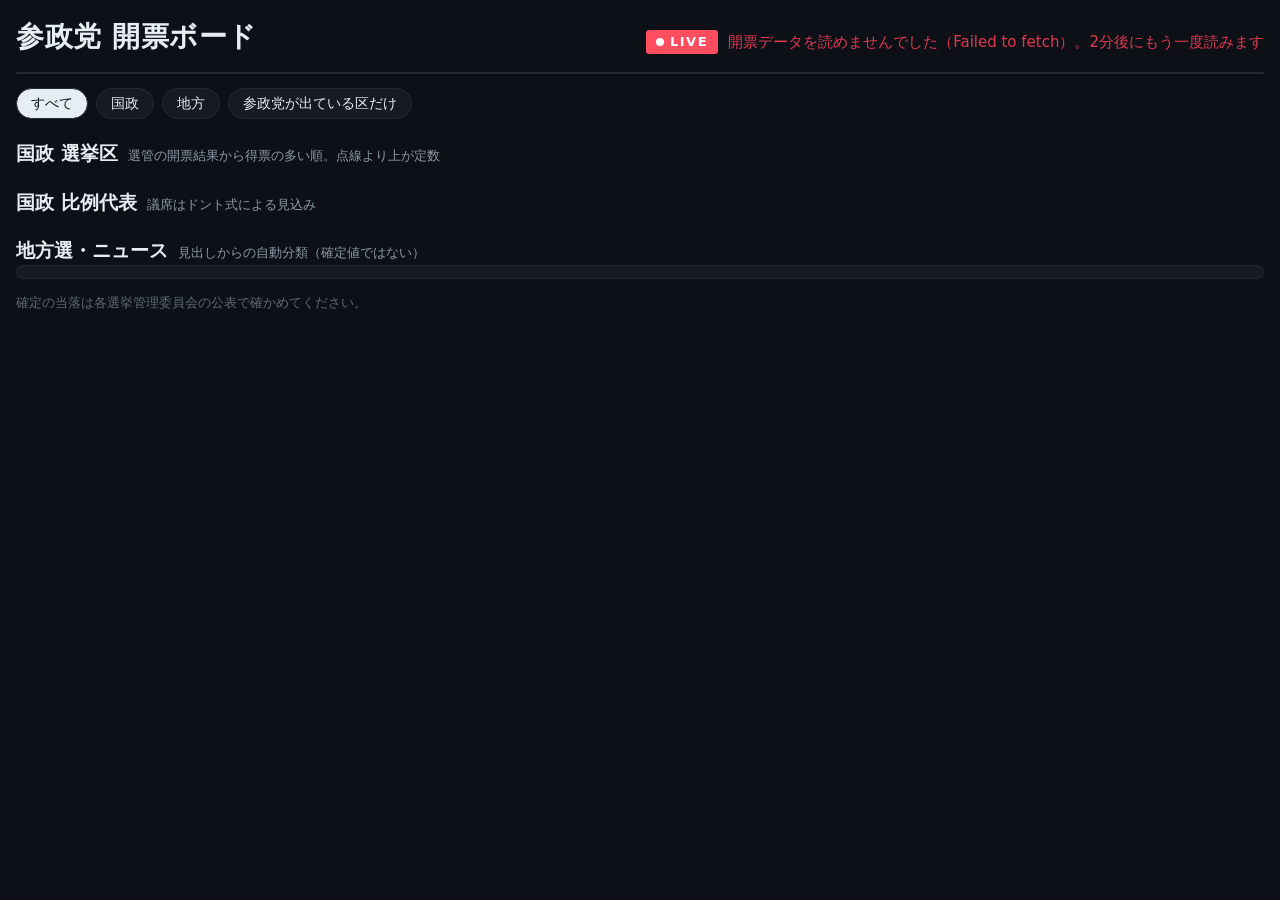
==== elections/index.html @ 0b09d0cf "参政党 開票ボード（elections/）とヘッダーの開票ライブ速報を追加 選挙区ごとの候補者を得票順に並べ、比例はドント式の見込み議席、地方は見出しの当落分類を出す。 data ブランチを書き換える" ====
<!DOCTYPE html>
<html lang="ja">
<head>
<meta charset="UTF-8">
<meta name="viewport" content="width=device-width, initial-scale=1">
<title>参政党 開票ボード</title>
<link rel="icon" href="data:,">
<style>
  /* メイン画面（css/styles.css）と同じ暗色・大きめの文字。開票の夜にモニターで眺める前提。 */
  :root {
    --bg: #0d1117;
    --panel: #161b22;
    --edge: #232a34;
    --text: #e6edf3;
    --dim: #8b98a5;
    --faint: #5d6874;
    --party: #ff9a3d;
    --party-soft: rgba(255, 154, 61, 0.14);
    --bar: #4a5562;
    --win: #e0394f;
    --live: #ff4d60;
    --gap: 14px;
  }
  * { box-sizing: border-box; }
  body {
    margin: 0; background: var(--bg); color: var(--text);
    font-family: "Hiragino Kaku Gothic ProN", "Yu Gothic", "Noto Sans JP", system-ui, sans-serif;
    font-size: 17px; line-height: 1.5;
  }
  .wrap { max-width: 1600px; margin: 0 auto; padding: 16px max(16px, env(safe-area-inset-right, 0px)) 40px max(16px, env(safe-area-inset-left, 0px)); display: grid; gap: var(--gap); }
  .num, .mono { font-variant-numeric: tabular-nums; }

  header { display: flex; flex-wrap: wrap; justify-content: space-between; align-items: baseline; gap: 10px; }
  h1 { margin: 0; font-size: 28px; letter-spacing: .02em; }
  .meta { color: var(--dim); font-size: 15px; display: flex; align-items: center; gap: 10px; flex-wrap: wrap; }
  .live { display: inline-flex; align-items: center; gap: 6px; background: var(--live); color: #fff; font-weight: 700; font-size: 13px; letter-spacing: .12em; padding: 2px 10px; border-radius: 3px; }
  .live::before { content: ""; width: 8px; height: 8px; border-radius: 50%; background: #fff; animation: blink 1.4s infinite; }
  @keyframes blink { 50% { opacity: .25; } }
  @media (prefers-reduced-motion: reduce) { .live::before { animation: none; } }
  .error { color: var(--win); }
  a { color: inherit; }

  .tally { display: grid; grid-template-columns: repeat(auto-fit, minmax(200px, 1fr)); gap: 1px; background: var(--edge); border: 1px solid var(--edge); border-radius: 10px; overflow: hidden; }
  .tally > div { background: var(--panel); padding: 12px 16px; display: grid; gap: 2px; }
  .tally .lab { font-size: 13px; color: var(--dim); }
  .tally .big { font-size: 32px; font-weight: 700; line-height: 1.1; }
  .tally .big b { color: var(--party); }
  .tally .big small { font-size: 15px; color: var(--dim); font-weight: 400; margin-left: 4px; }
  .tally .sub { font-size: 13px; color: var(--dim); }

  .filters { display: flex; gap: 8px; flex-wrap: wrap; }
  .filters button { font: inherit; font-size: 14px; padding: 4px 14px; border-radius: 999px; cursor: pointer; border: 1px solid var(--edge); background: var(--panel); color: var(--text); }
  .filters button[aria-pressed="true"] { background: var(--text); color: var(--bg); }
  .filters button:focus-visible { outline: 2px solid var(--party); outline-offset: 2px; }

  h2 { margin: 6px 0 0; font-size: 19px; display: flex; gap: 10px; align-items: baseline; flex-wrap: wrap; }
  h2 span { font-size: 13px; color: var(--dim); font-weight: 400; }
  .empty { color: var(--faint); font-size: 15px; padding: 6px 0; }

  .grid { display: grid; grid-template-columns: repeat(auto-fill, minmax(340px, 1fr)); gap: var(--gap); }
  @media (max-width: 420px) { .grid { grid-template-columns: 1fr; } }
  .card { background: var(--panel); border: 1px solid var(--edge); border-radius: 10px; padding: 12px 14px; display: grid; gap: 8px; min-width: 0; }
  .card-head { display: flex; justify-content: space-between; gap: 8px; align-items: start; }
  .card-head h3 { margin: 0; font-size: 17px; }
  .card-head .rate { font-size: 13px; color: var(--dim); }
  .card-head .seats { font-size: 13px; color: var(--dim); white-space: nowrap; }
  .progress { height: 4px; background: var(--edge); border-radius: 2px; overflow: hidden; }
  .progress i { display: block; height: 100%; background: var(--text); }
  ol.cands { list-style: none; margin: 0; padding: 0; display: grid; gap: 5px; }
  .cand { display: grid; grid-template-columns: 24px minmax(0, 1fr) auto; gap: 3px 8px; align-items: center; padding: 3px 6px; border-radius: 4px; }
  .cand.is-party { background: var(--party-soft); }
  .rank { font-size: 13px; color: var(--dim); text-align: right; }
  .who { display: flex; flex-wrap: wrap; gap: 6px; align-items: center; min-width: 0; }
  .who b { font-weight: 700; }
  .pty { font-size: 12px; color: var(--dim); }
  .is-party .pty { color: var(--party); font-weight: 700; }
  .badge { font-size: 12px; font-weight: 700; padding: 0 6px; border-radius: 3px; background: var(--win); color: #fff; }
  .badge.out { background: transparent; color: var(--faint); border: 1px solid var(--edge); font-weight: 400; }
  .votes { text-align: right; font-size: 15px; }
  .votes small { display: block; font-size: 12px; color: var(--dim); }
  .bar { grid-column: 2 / 4; height: 6px; background: var(--edge); border-radius: 3px; overflow: hidden; }
  .bar i { display: block; height: 100%; background: var(--bar); }
  .is-party .bar i { background: var(--party); }
  .cutline { border-top: 1px dashed var(--faint); font-size: 11px; color: var(--faint); text-align: right; line-height: 1.3; }
  .src { font-size: 12px; color: var(--faint); }

  .prop { background: var(--panel); border: 1px solid var(--edge); border-radius: 10px; padding: 12px 14px; display: grid; gap: 8px; min-width: 0; }
  .tbl { overflow-x: auto; }
  table { width: 100%; border-collapse: collapse; font-size: 15px; min-width: 480px; }
  th, td { padding: 6px 8px; border-bottom: 1px solid var(--edge); text-align: right; }
  th:first-child, td:first-child { text-align: left; }
  th { font-size: 13px; color: var(--dim); font-weight: 400; }
  tr.is-party td { background: var(--party-soft); }
  tr.is-party td:first-child { color: var(--party); font-weight: 700; }
  .dots { display: inline-flex; gap: 3px; flex-wrap: wrap; vertical-align: middle; }
  td.dots-cell { width: 34%; text-align: left; }
  .dots i { flex: 0 0 10px; width: 10px; height: 10px; border-radius: 2px; background: var(--bar); }
  tr.is-party .dots i { background: var(--party); }

  .news { background: var(--panel); border: 1px solid var(--edge); border-radius: 10px; padding: 6px 14px; }
  .news ul { list-style: none; margin: 0; padding: 0; }
  .news li { display: grid; grid-template-columns: auto auto minmax(0, 1fr) auto; gap: 8px; align-items: baseline; padding: 7px 0; border-bottom: 1px solid var(--edge); }
  .news li:last-child { border-bottom: 0; }
  .chip { font-size: 12px; padding: 0 6px; border-radius: 3px; border: 1px solid var(--edge); color: var(--dim); white-space: nowrap; }
  .chip.win { background: var(--win); border-color: var(--win); color: #fff; font-weight: 700; }
  .chip.loss { color: var(--faint); }
  .chip.new { border-color: var(--party); color: var(--party); margin-right: 8px; }
  .news a { text-decoration: none; min-width: 0; overflow-wrap: anywhere; }
  .news a:hover { text-decoration: underline; }
  .when { font-size: 13px; color: var(--faint); white-space: nowrap; }
  footer { font-size: 13px; color: var(--faint); }
  @media (max-width: 560px) { .news li { grid-template-columns: auto minmax(0, 1fr); } .news .when, .news .level { display: none; } }
</style>
</head>
<body>
<div class="wrap">
  <header>
    <h1>参政党 開票ボード</h1>
    <div class="meta" aria-live="polite">
      <span id="live" class="live" hidden>LIVE</span>
      <span id="updated">読み込み中</span>
    </div>
  </header>

  <section id="tally" class="tally" aria-label="参政党の当落集計"></section>

  <div class="filters" role="group" aria-label="表示の絞り込み">
    <button type="button" id="f-all" data-f="all" aria-pressed="true">すべて</button>
    <button type="button" id="f-nat" data-f="nat" aria-pressed="false">国政</button>
    <button type="button" id="f-local" data-f="local" aria-pressed="false">地方</button>
    <button type="button" id="f-mine" data-f="mine" aria-pressed="false">参政党が出ている区だけ</button>
  </div>

  <section data-scope="nat">
    <h2>国政 選挙区 <span>選管の開票結果から得票の多い順。点線より上が定数</span></h2>
    <div id="districts" class="grid"></div>
  </section>

  <section data-scope="nat">
    <h2>国政 比例代表 <span>議席はドント式による見込み</span></h2>
    <div id="proportional" class="grid"></div>
  </section>

  <section data-scope="local">
    <h2>地方選・ニュース <span>見出しからの自動分類（確定値ではない）</span></h2>
    <div class="news"><ul id="news"></ul></div>
  </section>

  <footer id="footer">確定の当落は各選挙管理委員会の公表で確かめてください。</footer>
</div>
<script type="module" src="elections.js?v=20261109-elections"></script>
</body>
</html>
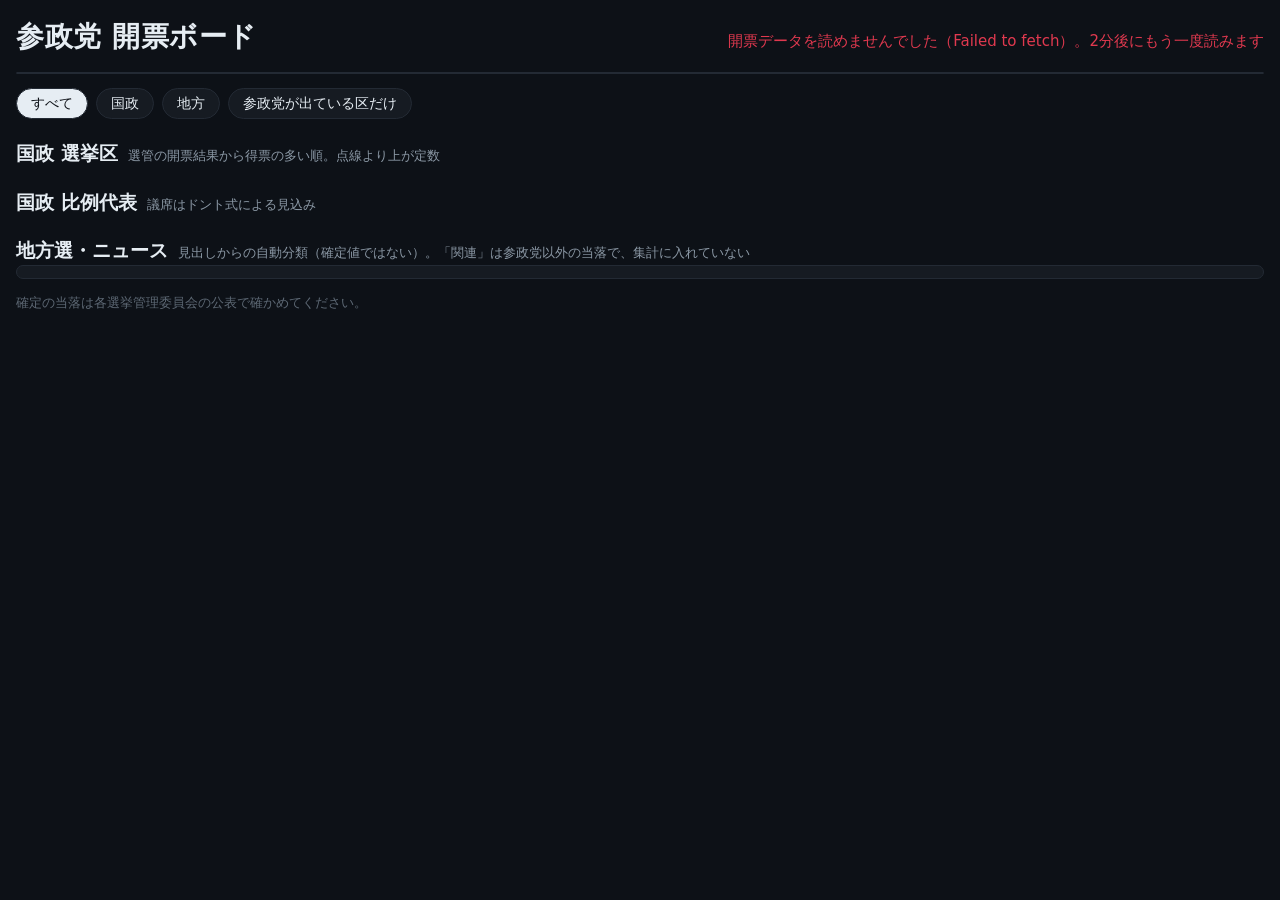
==== commit 5d63634c: "開票ボード：関連記事を区別し、ライブ外で LIVE 表示が出る不具合を直す Co-Authored-By: Claude Opus 5.5 <noreply@anthropic.com> Claude" ====
--- a/elections/index.html
+++ b/elections/index.html
@@ -35,6 +35,7 @@
   .meta { color: var(--dim); font-size: 15px; display: flex; align-items: center; gap: 10px; flex-wrap: wrap; }
   .live { display: inline-flex; align-items: center; gap: 6px; background: var(--live); color: #fff; font-weight: 700; font-size: 13px; letter-spacing: .12em; padding: 2px 10px; border-radius: 3px; }
   .live::before { content: ""; width: 8px; height: 8px; border-radius: 50%; background: #fff; animation: blink 1.4s infinite; }
+  .live[hidden] { display: none; }
   @keyframes blink { 50% { opacity: .25; } }
   @media (prefers-reduced-motion: reduce) { .live::before { animation: none; } }
   .error { color: var(--win); }
@@ -106,6 +107,9 @@
   .chip.loss { color: var(--faint); }
   .chip.new { border-color: var(--party); color: var(--party); margin-right: 8px; }
   .news a { text-decoration: none; min-width: 0; overflow-wrap: anywhere; }
+  .news li.is-related a { color: var(--dim); }
+  .news li.is-related .chip.win { background: transparent; border-color: var(--edge); color: var(--dim); font-weight: 400; }
+  .news a .chip { margin-right: 8px; }
   .news a:hover { text-decoration: underline; }
   .when { font-size: 13px; color: var(--faint); white-space: nowrap; }
   footer { font-size: 13px; color: var(--faint); }
@@ -142,12 +146,12 @@
   </section>
 
   <section data-scope="local">
-    <h2>地方選・ニュース <span>見出しからの自動分類（確定値ではない）</span></h2>
+    <h2>地方選・ニュース <span>見出しからの自動分類（確定値ではない）。「関連」は参政党以外の当落で、集計に入れていない</span></h2>
     <div class="news"><ul id="news"></ul></div>
   </section>
 
   <footer id="footer">確定の当落は各選挙管理委員会の公表で確かめてください。</footer>
 </div>
-<script type="module" src="elections.js?v=20261109-elections"></script>
+<script type="module" src="elections.js?v=20261109b-elections"></script>
 </body>
 </html>
